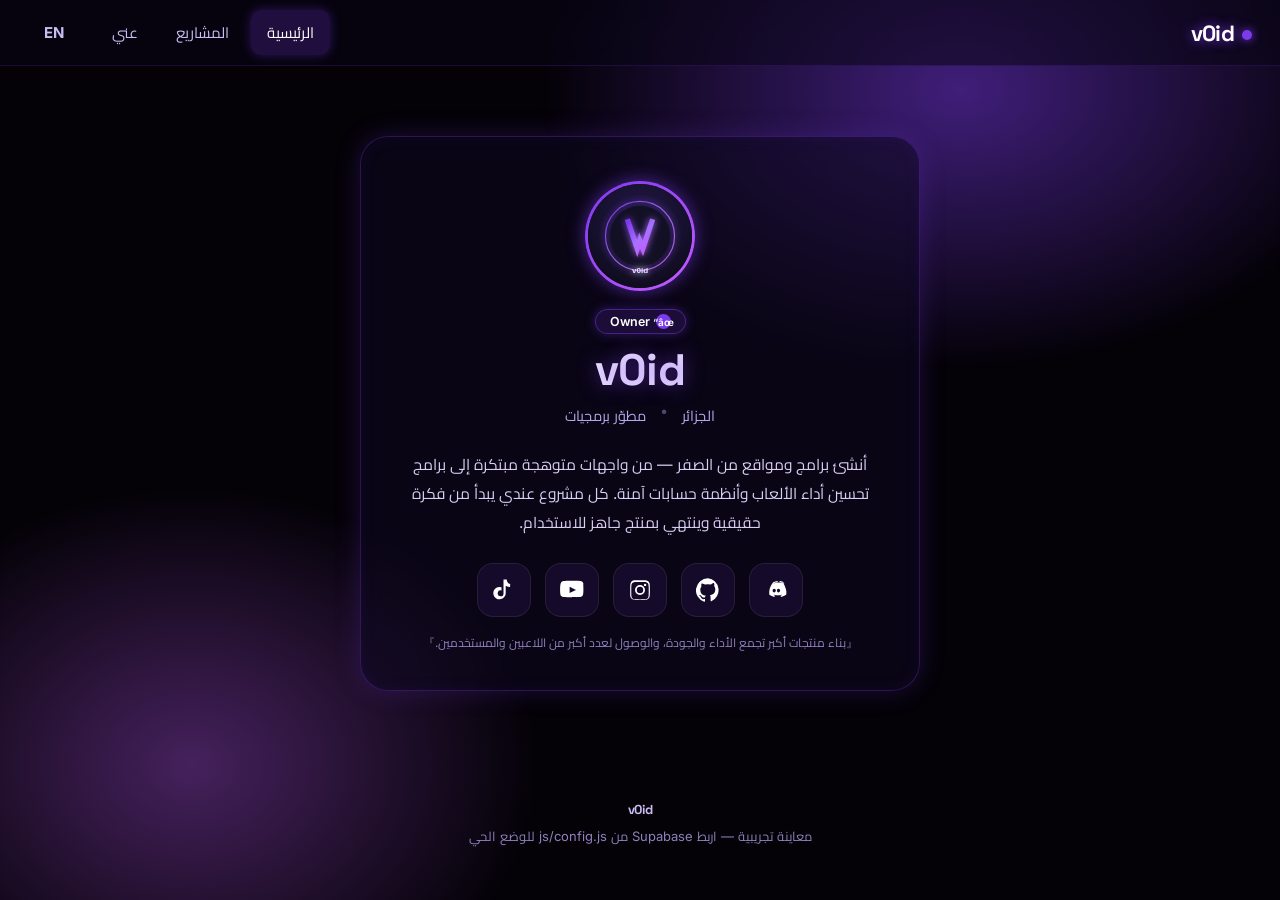
==== index.html @ 173ed6e0 "v0id bio-link site v1.0" ====
﻿<!DOCTYPE html>
<html lang="ar" dir="rtl">
<head>
<meta charset="UTF-8">
<meta name="viewport" content="width=device-width, initial-scale=1.0">
<title>v0id â€” Bio & Projects</title>
<!-- Google Fonts (Space Grotesk + Inter + Cairo for AR) -->
<link rel="preconnect" href="https://fonts.googleapis.com">
<link rel="preconnect" href="https://fonts.gstatic.com" crossorigin>
<link href="https://fonts.googleapis.com/css2?family=Space+Grotesk:wght@400;600;700;800&family=Inter:wght@400;500;600&family=Cairo:wght@400;600;700;800&display=swap" rel="stylesheet">
<link rel="stylesheet" href="css/style.css">
<script src="https://cdn.jsdelivr.net/npm/@supabase/supabase-js@2"></script>
<script src="js/config.js"></script>
<script src="js/lang.js"></script>
<script src="js/demo-data.js"></script>
<script src="js/icons.js"></script>
</head>
<body class="lang-ar">

<!-- ===== BACKGROUND MEDIA ENGINE ===== -->
<div class="media-layer" id="mediaLayer"></div>
<div class="media-dim" id="mediaDim"></div>
<div class="media-glow" id="mediaGlow"></div>

<!-- ===== NAVIGATION ===== -->
<nav class="nav" id="nav">
  <div class="brand" onclick="Go.to('home')"><span class="dot"></span>v0id</div>
  <div class="nav-links">
    <button data-nav="home"    class="active" data-i18n-flag="home">Ø§Ù„Ø±Ø¦ÙŠØ³ÙŠØ©</button>
    <button data-nav="projects" data-i18n-flag="projects">Ø§Ù„Ù…Ø´Ø§Ø±ÙŠØ¹</button>
    <button data-nav="about"   data-i18n-flag="about">Ø¹Ù†ÙŠ</button>
    <button class="lang-btn" data-i18n-lang>EN</button>
  </div>
</nav>

<!-- ===== HOME ===== -->
<section class="section active" id="sec-home">
  <div class="wrap">
    <div class="profile-card">
      <div class="avatar-wrap">
        <img class="avatar" id="avatar" src="" alt="avatar" onerror="this.style.visibility='hidden'">
      </div>
      <div class="owner-badge"><span class="check">âœ“</span><span id="ownerBadge">Owner</span></div>
      <h1 class="display-name" id="displayName">v0id</h1>
      <div class="meta-line" id="metaLine"></div>
      <p class="bio" id="bio"></p>

      <!-- Discord live presence -->
      <div class="presence offline" id="presence" style="display:none">
        <span class="pd"></span><span class="act" id="presenceText">offline</span>
      </div>

      <!-- Social links -->
      <div class="socials" id="socials"></div>

      <!-- Music player -->
      <div class="musicbar" id="musicbar" style="display:none">
        <div class="music-box">
          <button class="music-btn" id="musicToggle" title="Music">
            <svg viewBox="0 0 24 24"><path d="M8 5v14l11-7z"/></svg>
          </button>
          <div class="music-ctrl">
            <div class="music-track" id="musicTrack">â€”</div>
            <input type="range" id="musicSeek" min="0" max="100" value="0">
            <div class="vol-row">
              <span class="vl" id="musicTime">0:00</span>
              <input type="range" id="musicVol" min="0" max="1" step="0.02" value="0.5">
              <span class="vl" id="musicDur">0:00</span>
            </div>
          </div>
        </div>
      </div>
      <p style="margin-top:14px; font-size:12px; color:#8e80bd" id="musicHint"></p>
    </div>
  </div>
</section>

<!-- ===== PROJECTS ===== -->
<section class="section" id="sec-projects">
  <div class="wrap">
    <h2 class="sec-title" id="projectsTitle">Ø§Ù„Ù…Ø´Ø§Ø±ÙŠØ¹</h2>
    <p class="sec-sub" id="projectsSub"></p>
    <div class="projects-grid" id="projectsGrid"></div>
  </div>
</section>

<!-- ===== ABOUT ===== -->
<section class="section" id="sec-about">
  <div class="wrap">
    <h2 class="sec-title" id="aboutTitle">Ø¹Ù†ÙŠ</h2>
    <div class="narrative" id="aboutNarrative"></div>
    <div class="about-grid" id="aboutGrid"></div>
  </div>
</section>

<footer class="footer">
  <div class="font-display" style="font-weight:700; color:#cabdf5">v0id</div>
  <div id="footerNote" style="margin-top:6px"></div>
</footer>

<script src="js/site.js"></script>
</body>
</html>
---- css/style.css ----
/* ============================================================
   v0id Bio-Link & Portfolio — Premium Glow UI
   Dual RTL/LTR · Dynamic themes · Media & Music engine
   ============================================================ */

/* ---------- CSS custom properties (overridden at runtime by JS) ---------- */
:root {
  --font-primary: 'Space Grotesk', 'Cairo', sans-serif;
  --font-secondary: 'Inter', 'Cairo', sans-serif;
  --accent: #7c3aed;
  --accent-rgb: 124, 58, 237;
  --bg-color: #050308;
  --glow: 0.6;
  --bg-blur: 0px;
  --bg-dim: 0.5;
  --bg-glow: 0.4;
}

* { margin: 0; padding: 0; box-sizing: border-box; }

html { scroll-behavior: smooth; }

body {
  font-family: var(--font-secondary);
  background: var(--bg-color);
  color: #f3f0ff;
  min-height: 100vh;
  overflow-x: hidden;
  transition: background 0.4s ease;
}

/* ---------- fonts ---------- */
h1, h2, h3, .font-display { font-family: var(--font-primary); letter-spacing: -0.02em; }

/* ---------- language alignment ---------- */
body.lang-ar { direction: rtl; text-align: right; }
body.lang-en { direction: ltr; text-align: left; }
[dir="rtl"] .ml { margin-left: 0; margin-right: 0.5rem; }

/* ============================================================
   BACKGROUND MEDIA ENGINE
   ============================================================ */
.media-layer {
  position: fixed; inset: 0; z-index: -3;
  overflow: hidden;
}
.media-layer video,
.media-layer img {
  min-width: 100%; min-height: 100%;
  width: 100%; height: 100%;
  object-fit: cover;
  filter: blur(var(--bg-blur));
  transform: scale(1.06);
}
.media-dim {
  position: fixed; inset: 0; z-index: -2;
  background: rgba(5, 3, 8, var(--bg-dim));
  backdrop-filter: blur(var(--bg-blur));
  -webkit-backdrop-filter: blur(var(--bg-blur));
}
.media-glow {
  position: fixed; inset: 0; z-index: -1;
  background:
    radial-gradient(600px 400px at 75% 10%, rgba(var(--accent-rgb), var(--bg-glow)), transparent 70%),
    radial-gradient(500px 400px at 15% 85%, rgba(194, 92, 255, calc(var(--bg-glow) * 0.7)), transparent 70%);
  pointer-events: none;
}

/* ============================================================
   NAVIGATION
   ============================================================ */
.nav {
  position: sticky; top: 0; z-index: 100;
  display: flex; align-items: center; justify-content: space-between;
  padding: 0 28px; height: 66px;
  background: rgba(10, 6, 22, 0.55);
  backdrop-filter: blur(14px);
  -webkit-backdrop-filter: blur(14px);
  border-bottom: 1px solid rgba(var(--accent-rgb), 0.18);
}
.nav .brand {
  font-family: var(--font-primary); font-weight: 800; font-size: 22px;
  color: #fff;
  text-shadow: 0 0 calc(18px * var(--glow)) rgba(var(--accent-rgb), 0.9);
  letter-spacing: -0.03em;
  cursor: pointer; user-select: none;
}
.nav .brand .dot {
  display: inline-block; width: 10px; height: 10px; border-radius: 50%;
  background: var(--accent);
  box-shadow: 0 0 calc(14px * var(--glow)) var(--accent);
  vertical-align: middle; margin-inline-end: 8px;
  animation: pulse 2.4s ease-in-out infinite;
}
@keyframes pulse { 0%,100% { opacity: 1; } 50% { opacity: 0.35; } }

.nav-links { display: flex; align-items: center; gap: 6px; }
.nav-links button {
  background: transparent; color: #c8bef5; border: none; cursor: pointer;
  font-family: var(--font-secondary); font-size: 15px;
  padding: 8px 16px; border-radius: 10px;
  transition: color 0.2s, background 0.2s, box-shadow 0.2s;
}
.nav-links button:hover { color: #fff; background: rgba(var(--accent-rgb), 0.14); }
.nav-links button.active {
  color: #fff;
  background: rgba(var(--accent-rgb), 0.22);
  box-shadow: 0 0 calc(16px * var(--glow)) rgba(var(--accent-rgb), 0.35);
}
.lang-btn {
  background: rgba(var(--accent-rgb), 0.16);
  border: 1px solid rgba(var(--accent-rgb), 0.4);
  color: #fff; cursor: pointer;
  font-family: var(--font-primary); font-weight: 700; font-size: 14px;
  padding: 7px 14px; border-radius: 10px; margin-inline-start: 10px;
  transition: all 0.2s;
}
.lang-btn:hover { box-shadow: 0 0 calc(14px * var(--glow)) rgba(var(--accent-rgb), 0.55); }

/* ============================================================
   SECTION SWITCHER
   ============================================================ */
.section { display: none; animation: fadeUp 0.45s ease; }
.section.active { display: block; }
@keyframes fadeUp { from { opacity: 0; transform: translateY(14px); } to { opacity: 1; transform: none; } }

.wrap { max-width: 1080px; margin: 0 auto; padding: 40px 24px 80px; }

/* ============================================================
   HOME — BIO-LINK
   ============================================================ */
.profile-card {
  position: relative;
  max-width: 560px; margin: 30px auto 0;
  text-align: center;
  background: rgba(16, 10, 34, 0.55);
  backdrop-filter: blur(16px);
  -webkit-backdrop-filter: blur(16px);
  border: 1px solid rgba(var(--accent-rgb), 0.3);
  border-radius: 28px;
  padding: 44px 34px 36px;
  box-shadow:
    0 0 calc(40px * var(--glow)) rgba(var(--accent-rgb), 0.22),
    inset 0 0 calc(30px * var(--glow)) rgba(var(--accent-rgb), 0.05);
}
.avatar-wrap { position: relative; width: 110px; height: 110px; margin: 0 auto 18px; }
.avatar {
  width: 100%; height: 100%; border-radius: 50%;
  object-fit: cover; border: 3px solid transparent;
  background: linear-gradient(#151029, #151029) padding-box,
              linear-gradient(135deg, var(--accent), #c25cff) border-box;
  box-shadow: 0 0 calc(26px * var(--glow)) rgba(var(--accent-rgb), 0.6);
  animation: float 5s ease-in-out infinite;
}
@keyframes float { 0%,100% { transform: translateY(0); } 50% { transform: translateY(-7px); } }

.owner-badge {
  display: inline-flex; align-items: center; gap: 6px;
  background: rgba(var(--accent-rgb), 0.16);
  border: 1px solid rgba(var(--accent-rgb), 0.45);
  color: #fff; font-size: 12.5px; font-weight: 600;
  padding: 4px 14px; border-radius: 999px; margin-bottom: 12px;
  box-shadow: 0 0 calc(16px * var(--glow)) rgba(var(--accent-rgb), 0.35);
}
.owner-badge .check {
  width: 15px; height: 15px;
  border-radius: 50%;
  background: var(--accent);
  display: inline-flex; align-items: center; justify-content: center;
  font-size: 10px; color: #fff;
}
.display-name {
  font-size: 44px; font-weight: 800; line-height: 1.1;
  background: linear-gradient(90deg, #fff, #d8c8ff, #fff);
  background-size: 200% auto;
  -webkit-background-clip: text; background-clip: text;
  color: transparent;
  text-shadow: 0 0 calc(30px * var(--glow)) rgba(var(--accent-rgb), 0.55);
  animation: textflow 4s linear infinite;
}
@keyframes textflow { to { background-position: 200% center; } }
.meta-line { color: #b6a8e8; font-size: 14.5px; margin-top: 8px; display: flex; gap: 14px; justify-content: center; flex-wrap: wrap; }
.meta-line .sep { opacity: 0.4; }
.bio { color: #d9cff5; font-size: 15.5px; line-height: 1.85; margin: 22px 0 4px; }

/* ---------- social links ---------- */
.socials { display: flex; flex-wrap: wrap; gap: 14px; justify-content: center; margin-top: 26px; }
.soc {
  width: 54px; height: 54px;
  display: inline-flex; align-items: center; justify-content: center;
  border-radius: 16px;
  background: rgba(var(--accent-rgb), 0.1);
  border: 1px solid rgba(255,255,255,0.08);
  color: #fff; text-decoration: none;
  transition: transform 0.2s, box-shadow 0.2s, border-color 0.2s;
}
.soc svg { width: 24px; height: 24px; fill: currentColor; }
.soc:hover {
  transform: translateY(-4px) scale(1.05);
  border-color: var(--sc);
  box-shadow: 0 0 calc(22px * var(--glow)) var(--sc);
  color: #fff;
}
.soc .glow-dot { font-size: 11px; }

/* ---------- buttons ---------- */
.btn {
  display: inline-block;
  font-family: var(--font-primary); font-weight: 700; font-size: 15px;
  padding: 14px 30px; border-radius: 14px;
  border: 1px solid transparent; cursor: pointer; text-decoration: none;
  transition: transform 0.15s, box-shadow 0.2s;
}
.btn:hover { transform: translateY(-2px); }
.btn-primary {
  color: #fff;
  background: linear-gradient(135deg, var(--accent), #c25cff);
  box-shadow: 0 0 calc(24px * var(--glow)) rgba(var(--accent-rgb), 0.5);
}
.btn-primary:hover { box-shadow: 0 0 calc(34px * var(--glow)) rgba(var(--accent-rgb), 0.75); }
.btn-ghost {
  color: #d9cff5;
  background: rgba(var(--accent-rgb), 0.12);
  border: 1px solid rgba(var(--accent-rgb), 0.35);
}
.btn-ghost:hover { box-shadow: 0 0 calc(18px * var(--glow)) rgba(var(--accent-rgb), 0.4); }

/* ---------- discord presence ---------- */
.presence {
  display: inline-flex; align-items: center; gap: 10px;
  margin: 22px auto 0;
  padding: 10px 22px; border-radius: 999px;
  background: rgba(16, 10, 34, 0.6);
  border: 1px solid rgba(88, 101, 242, 0.35);
  font-size: 13.5px; color: #c8bef5;
}
.presence .pd { width: 10px; height: 10px; border-radius: 50%; background: #23a559; box-shadow: 0 0 10px #23a559; }
.presence.offline .pd { background: #747f8d; box-shadow: 0 0 10px #747f8d; }
.presence.idle .pd { background: #faa61a; box-shadow: 0 0 10px #faa61a; }
.presence.dnd .pd { background: #ed4245; box-shadow: 0 0 10px #ed4245; }
.presence .act { max-width: 300px; overflow: hidden; text-overflow: ellipsis; white-space: nowrap; }

/* ============================================================
   MUSIC PLAYER
   ============================================================ */
.musicbar { max-width: 420px; margin: 24px auto 0; }
.music-box {
  display: flex; align-items: center; gap: 14px;
  padding: 12px 18px;
  background: rgba(16, 10, 34, 0.6);
  border: 1px solid rgba(var(--accent-rgb), 0.25);
  border-radius: 18px;
  backdrop-filter: blur(12px);
  -webkit-backdrop-filter: blur(12px);
}
.music-btn {
  flex-shrink: 0;
  width: 46px; height: 46px; border-radius: 50%;
  border: none; cursor: pointer;
  background: linear-gradient(135deg, var(--accent), #c25cff);
  color: #fff;
  display: inline-flex; align-items: center; justify-content: center;
  box-shadow: 0 0 calc(20px * var(--glow)) rgba(var(--accent-rgb), 0.5);
}
.music-btn svg { width: 20px; height: 20px; fill: currentColor; }
.music-ctrl { flex: 1; min-width: 0; }
.music-track { font-size: 13px; color: #e9e5ff; font-weight: 600; margin-bottom: 6px; white-space: nowrap; overflow: hidden; text-overflow: ellipsis; }
.music-ctrl input[type=range] { width: 100%; accent-color: var(--accent); cursor: pointer; height: 4px; }
.vol-row { display: flex; align-items: center; gap: 8px; margin-top: 8px; }
.vol-row .vl { font-size: 11px; color: #8e80bd; width: 34px; }
.vol-row input { flex: 1; accent-color: var(--accent); cursor: pointer; }

/* ============================================================
   PROJECTS
   ============================================================ */
.sec-title { font-size: 36px; font-weight: 800; margin-bottom: 8px; position: relative; width: fit-content; }
.sec-title::after {
  content: ''; position: absolute; inset-inline-start: 0; bottom: -8px;
  width: 60%; height: 3px; border-radius: 99px;
  background: linear-gradient(90deg, var(--accent), transparent);
  box-shadow: 0 0 calc(14px * var(--glow)) rgba(var(--accent-rgb), 0.6);
}
.sec-sub { color: #a99bd8; font-size: 15px; margin-bottom: 34px; margin-top: 18px; }

.projects-grid { display: grid; grid-template-columns: repeat(auto-fill, minmax(320px, 1fr)); gap: 24px; }
.project {
  position: relative;
  background: rgba(16, 10, 34, 0.6);
  border: 1px solid rgba(255,255,255,0.08);
  border-radius: 22px;
  padding: 0; overflow: hidden;
  transition: transform 0.25s, box-shadow 0.25s, border-color 0.25s;
  backdrop-filter: blur(12px);
  -webkit-backdrop-filter: blur(12px);
}
.project:hover {
  transform: translateY(-6px);
  border-color: var(--pc);
  box-shadow: 0 0 calc(30px * var(--glow)) var(--pc);
}
.project .pt { padding: 22px 22px 20px; }
.project .ptags { display: flex; flex-wrap: wrap; gap: 8px; margin: 14px 0; }
.project .ptag {
  font-size: 11.5px; font-weight: 600;
  padding: 3px 12px; border-radius: 999px;
  background: rgba(255,255,255,0.04);
  border: 1px solid var(--pc);
  color: #ddd4ff;
  box-shadow: 0 0 calc(8px * var(--glow)) var(--pc);
}
.project h3 {
  font-size: 24px; font-weight: 800;
  color: #fff;
  text-shadow: 0 0 calc(16px * var(--glow)) var(--pc);
}
.project p.desc { color: #c6bae2; font-size: 14.5px; line-height: 1.8; margin-top: 8px; }
.project .pfoot { display: flex; gap: 10px; padding: 0 22px 22px; flex-wrap: wrap; }
.project .plink {
  font-size: 13.5px; font-weight: 600;
  color: #fff; text-decoration: none;
  padding: 9px 18px; border-radius: 12px;
  background: rgba(255,255,255,0.05);
  border: 1px solid var(--pc);
  transition: box-shadow 0.2s, background 0.2s;
}
.project .plink:hover { background: var(--pc); box-shadow: 0 0 calc(16px * var(--glow)) var(--pc); }
.project .pimg { width: 100%; height: 150px; object-fit: cover; display: block; background: #0d0a1a; }

/* ============================================================
   ABOUT
   ============================================================ */
.about-grid { display: grid; grid-template-columns: repeat(auto-fit, minmax(300px, 1fr)); gap: 22px; }
.about-card {
  background: rgba(16, 10, 34, 0.6);
  border: 1px solid rgba(var(--accent-rgb), 0.2);
  border-radius: 20px; padding: 26px;
  backdrop-filter: blur(12px);
  -webkit-backdrop-filter: blur(12px);
}
.about-card h3 {
  font-size: 19px; font-weight: 700; margin-bottom: 12px;
  color: #fff;
  text-shadow: 0 0 calc(14px * var(--glow)) rgba(var(--accent-rgb), 0.7);
  display: flex; align-items: center; gap: 10px;
}
.about-card p { color: #cfc3ee; font-size: 14.5px; line-height: 1.9; }

/* narrative */
.narrative { margin-bottom: 38px; max-width: 780px; }
.narrative p { color: #d9d0f5; font-size: 16px; line-height: 2; }

/* ============================================================
   FOOTER
   ============================================================ */
.footer { text-align: center; padding: 30px 20px; color: #8e80bd; font-size: 13px; }
.footer .brand { font-size: 16px; }

/* ============================================================
   RESPONSIVE
   ============================================================ */
@media (max-width: 700px) {
  .nav { padding: 0 16px; }
  .nav-links button { padding: 7px 11px; font-size: 13.5px; }
  .display-name { font-size: 34px; }
  .sec-title { font-size: 28px; }
  .meta-line { flex-direction: column; gap: 4px; }
  .wrap { padding: 26px 16px 60px; }
}

/* range slider styling */
input[type=range] { -webkit-appearance: none; appearance: none; background: rgba(var(--accent-rgb), 0.25); border-radius: 99px; }
input[type=range]::-webkit-slider-thumb {
  -webkit-appearance: none; appearance: none;
  width: 13px; height: 13px; border-radius: 50%;
  background: var(--accent);
  box-shadow: 0 0 10px var(--accent);
  cursor: pointer;
}
input[type=range]::-moz-range-thumb {
  width: 13px; height: 13px; border: none; border-radius: 50%;
  background: var(--accent);
  box-shadow: 0 0 10px var(--accent);
  cursor: pointer;
}

/* scrollbar */
::-webkit-scrollbar { width: 9px; }
::-webkit-scrollbar-track { background: #0d0a1a; }
::-webkit-scrollbar-thumb { background: rgba(var(--accent-rgb), 0.4); border-radius: 99px; }
::-webkit-scrollbar-thumb:hover { background: rgba(var(--accent-rgb), 0.7); }
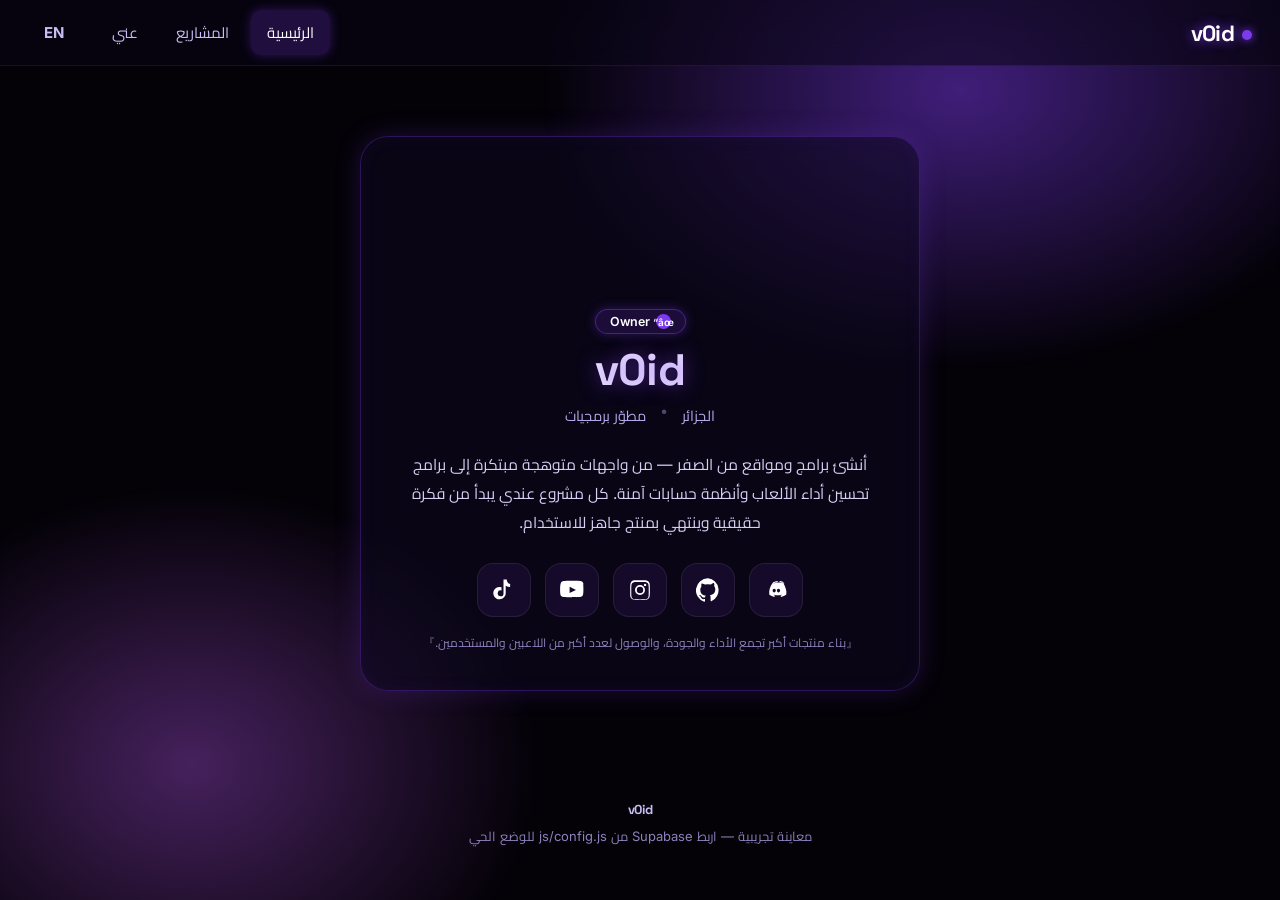
==== commit efa1a1db: "Fix media urls + single-owner admin (icon include, mediaUrl assets, owner claim)" ====
--- a/index.html
+++ b/index.html
@@ -99,7 +99,40 @@
 </footer>
 
 <script src="js/site.js"></script>
+<script>
+(function () {
+  var errs = [];
+  window.addEventListener('error', function (e) { errs.push(String(e.message)); });
+  setTimeout(function () {
+    var o = {};
+    try {
+      o.projects = document.querySelectorAll('.project').length;
+      o.imgs = document.querySelectorAll('.project .pimg').length;
+      o.imgSrcs = Array.from(document.querySelectorAll('.project .pimg, #avatar')).map(function (i) { return i.getAttribute('src'); });
+      o.avatar0 = document.getElementById('avatar').getAttribute('src');
+      o.soc = document.querySelectorAll('.soc').length;
+      // wait for images to load/fail
+      setTimeout(function () {
+        var imgs = document.querySelectorAll('.project .pimg, #avatar');
+        o.broken = [];
+        imgs.forEach(function (i) { if (!i.complete || i.naturalWidth === 0) o.broken.push(i.getAttribute('src')); });
+        o.errs = errs;
+        var t = document.createElement('div');
+        t.id = 'TEST_OUT';
+        t.textContent = 'TESTRESULT:' + JSON.stringify(o);
+        document.body.appendChild(t);
+      }, 1500);
+    } catch (e) {
+      var t = document.createElement('div');
+      t.id = 'TEST_OUT';
+      t.textContent = 'TESTRESULT:' + JSON.stringify({ FATAAL: e.message, errs: errs });
+      document.body.appendChild(t);
+    }
+  }, 2500);
+})();
+</script>
 </body>
 </html>
 
 
+
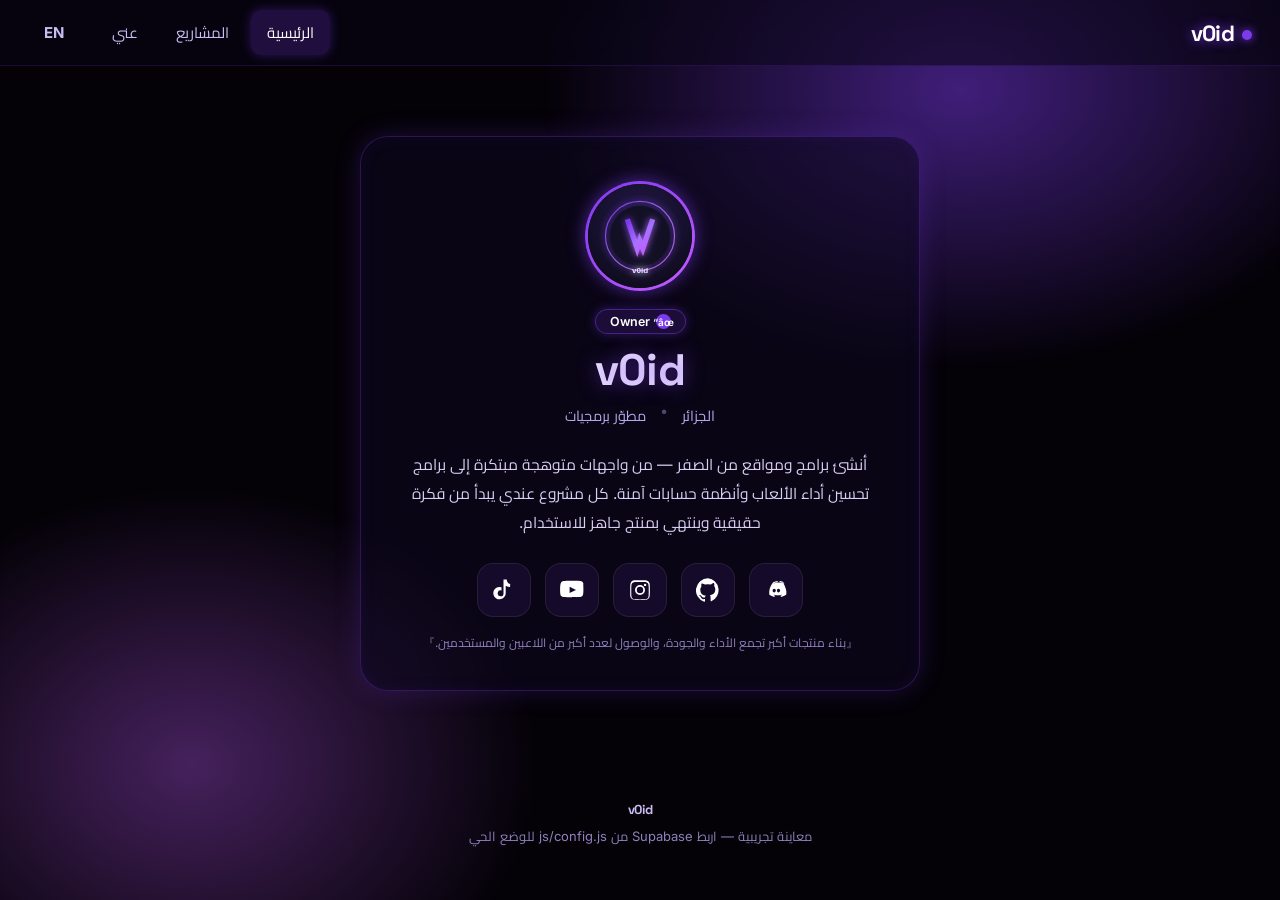
==== commit 5e9d9bc7: "Remove leftover test scripts from index.html" ====
--- a/index.html
+++ b/index.html
@@ -99,40 +99,9 @@
 </footer>
 
 <script src="js/site.js"></script>
-<script>
-(function () {
-  var errs = [];
-  window.addEventListener('error', function (e) { errs.push(String(e.message)); });
-  setTimeout(function () {
-    var o = {};
-    try {
-      o.projects = document.querySelectorAll('.project').length;
-      o.imgs = document.querySelectorAll('.project .pimg').length;
-      o.imgSrcs = Array.from(document.querySelectorAll('.project .pimg, #avatar')).map(function (i) { return i.getAttribute('src'); });
-      o.avatar0 = document.getElementById('avatar').getAttribute('src');
-      o.soc = document.querySelectorAll('.soc').length;
-      // wait for images to load/fail
-      setTimeout(function () {
-        var imgs = document.querySelectorAll('.project .pimg, #avatar');
-        o.broken = [];
-        imgs.forEach(function (i) { if (!i.complete || i.naturalWidth === 0) o.broken.push(i.getAttribute('src')); });
-        o.errs = errs;
-        var t = document.createElement('div');
-        t.id = 'TEST_OUT';
-        t.textContent = 'TESTRESULT:' + JSON.stringify(o);
-        document.body.appendChild(t);
-      }, 1500);
-    } catch (e) {
-      var t = document.createElement('div');
-      t.id = 'TEST_OUT';
-      t.textContent = 'TESTRESULT:' + JSON.stringify({ FATAAL: e.message, errs: errs });
-      document.body.appendChild(t);
-    }
-  }, 2500);
-})();
-</script>
 </body>
 </html>
 
 
 
+
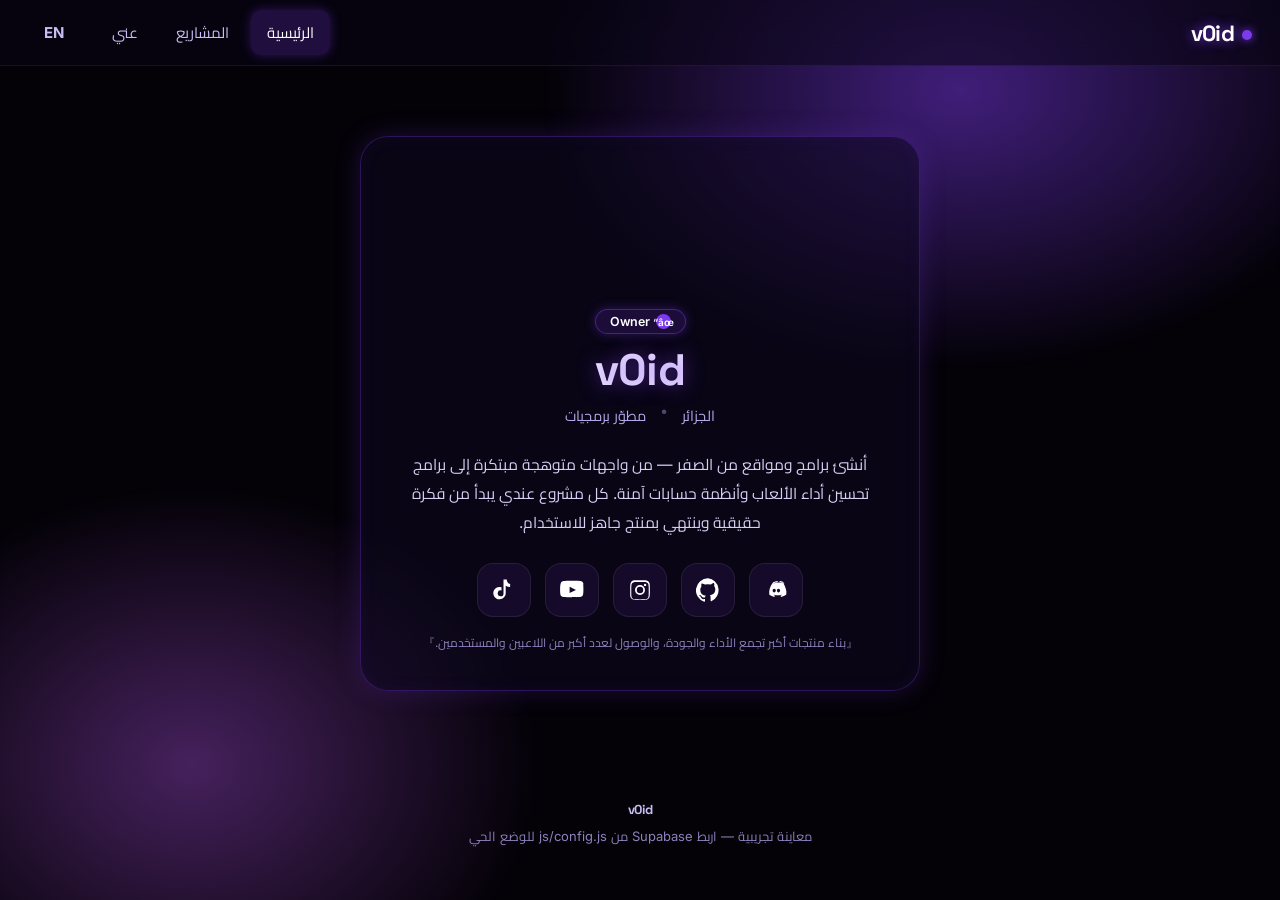
==== commit f6efd038: "Music v2: trim segments, player styling, playlist, floating volume + avatar live preview" ====
--- a/index.html
+++ b/index.html
@@ -53,14 +53,23 @@
       <!-- Social links -->
       <div class="socials" id="socials"></div>
 
-      <!-- Music player -->
+<!-- Music player -->
       <div class="musicbar" id="musicbar" style="display:none">
-        <div class="music-box">
-          <button class="music-btn" id="musicToggle" title="Music">
-            <svg viewBox="0 0 24 24"><path d="M8 5v14l11-7z"/></svg>
-          </button>
+        <div class="music-box" id="musicBox">
+          <div class="music-cover" id="musicCoverWrap" style="display:none"><img id="musicCover" alt=""></div>
+          <div class="music-side">
+            <button class="music-btn music-btn-small" id="musicPrev" title="Prev">
+              <svg viewBox="0 0 24 24"><path d="M6 6h2v12H6zm3.5 6 8.5 6V6z"/></svg>
+            </button>
+            <button class="music-btn" id="musicToggle" title="Music">
+              <svg viewBox="0 0 24 24"><path d="M8 5v14l11-7z"/></svg>
+            </button>
+            <button class="music-btn music-btn-small" id="musicNext" title="Next">
+              <svg viewBox="0 0 24 24"><path d="M16 6h2v12h-2zM6 18l8.5-6L6 6z"/></svg>
+            </button>
+          </div>
           <div class="music-ctrl">
-            <div class="music-track" id="musicTrack">â€”</div>
+            <div class="music-track" id="musicTrack">—</div>
             <input type="range" id="musicSeek" min="0" max="100" value="0">
             <div class="vol-row">
               <span class="vl" id="musicTime">0:00</span>
@@ -69,6 +78,14 @@
             </div>
           </div>
         </div>
+      </div>
+
+      <!-- Floating volume control (always visible on the side) -->
+      <div class="float-vol" id="floatVol" style="display:none" title="Volume">
+        <div class="fv-icon" id="fvIcon">
+          <svg viewBox="0 0 24 24"><path d="M3 9v6h4l5 5V4L7 9H3zM16.5 12a4.5 4.5 0 0 0-2.5-4v8a4.5 4.5 0 0 0 2.5-4z"/></svg>
+        </div>
+        <div class="fv-slider"><input type="range" id="fvRange" min="0" max="1" step="0.02" value="0.5"></div>
       </div>
       <p style="margin-top:14px; font-size:12px; color:#8e80bd" id="musicHint"></p>
     </div>
@@ -105,3 +122,10 @@
 
 
 
+
+
+
+
+
+
+
--- a/css/style.css
+++ b/css/style.css
@@ -263,12 +263,46 @@
   box-shadow: 0 0 calc(20px * var(--glow)) rgba(var(--accent-rgb), 0.5);
 }
 .music-btn svg { width: 20px; height: 20px; fill: currentColor; }
+.music-side { display: flex; align-items: center; gap: 8px; flex-shrink: 0; }
+.music-btn-small { width: 34px; height: 34px; background: rgba(var(--accent-rgb), 0.28); box-shadow: none; }
+.music-btn-small svg { width: 16px; height: 16px; }
 .music-ctrl { flex: 1; min-width: 0; }
 .music-track { font-size: 13px; color: #e9e5ff; font-weight: 600; margin-bottom: 6px; white-space: nowrap; overflow: hidden; text-overflow: ellipsis; }
 .music-ctrl input[type=range] { width: 100%; accent-color: var(--accent); cursor: pointer; height: 4px; }
 .vol-row { display: flex; align-items: center; gap: 8px; margin-top: 8px; }
 .vol-row .vl { font-size: 11px; color: #8e80bd; width: 34px; }
 .vol-row input { flex: 1; accent-color: var(--accent); cursor: pointer; }
+
+/* music cover thumbnail */
+.music-cover { flex-shrink: 0; width: 52px; height: 52px; border-radius: 14px; overflow: hidden; border: 1px solid rgba(var(--accent-rgb), 0.35); }
+.music-cover img { width: 100%; height: 100%; object-fit: cover; display: block; }
+
+/* player styles */
+.music-box.pstyle-bg     { background: rgba(16, 10, 34, 0.45); backdrop-filter: none; border-color: rgba(var(--accent-rgb), 0.18); }
+.music-box.pstyle-glass  { background: rgba(255, 255, 255, 0.06); backdrop-filter: blur(18px); -webkit-backdrop-filter: blur(18px); border-color: rgba(255,255,255,0.16); }
+.music-box.pstyle-glow   { background: linear-gradient(135deg, rgba(var(--accent-rgb), 0.35), rgba(194, 92, 255, 0.12)); border-color: rgba(var(--accent-rgb), 0.55); box-shadow: 0 0 30px rgba(var(--accent-rgb), 0.35); }
+.music-box.pstyle-image  { position: relative; border: 1px solid rgba(var(--accent-rgb), 0.4); overflow: hidden; }
+.music-box.pstyle-image::before { content: ""; position: absolute; inset: 0; background: var(--pbg, none) center/cover no-repeat; backdrop-filter: blur(var(--pblur, 0px)); -webkit-backdrop-filter: blur(var(--pblur, 0px)); z-index: -1; }
+
+/* floating volume control (side) */
+.float-vol {
+  position: fixed; inset-inline-end: 22px; bottom: 26px;
+  display: flex; align-items: center; gap: 8px;
+  background: rgba(12, 8, 26, 0.75);
+  border: 1px solid rgba(var(--accent-rgb), 0.35);
+  border-radius: 30px;
+  padding: 10px 12px;
+  backdrop-filter: blur(14px);
+  -webkit-backdrop-filter: blur(14px);
+  box-shadow: 0 0 calc(24px * var(--glow)) rgba(var(--accent-rgb), 0.35);
+  z-index: 50;
+  transition: width 0.25s;
+}
+.float-vol .fv-icon { display: inline-flex; color: var(--accent); }
+.float-vol .fv-icon svg { width: 20px; height: 20px; fill: currentColor; }
+.float-vol .fv-slider { width: 0; overflow: hidden; transition: width 0.25s; }
+.float-vol:hover .fv-slider, .float-vol.expanded .fv-slider { width: 118px; }
+.float-vol .fv-slider input { width: 106px; accent-color: var(--accent); cursor: pointer; }
 
 /* ============================================================
    PROJECTS
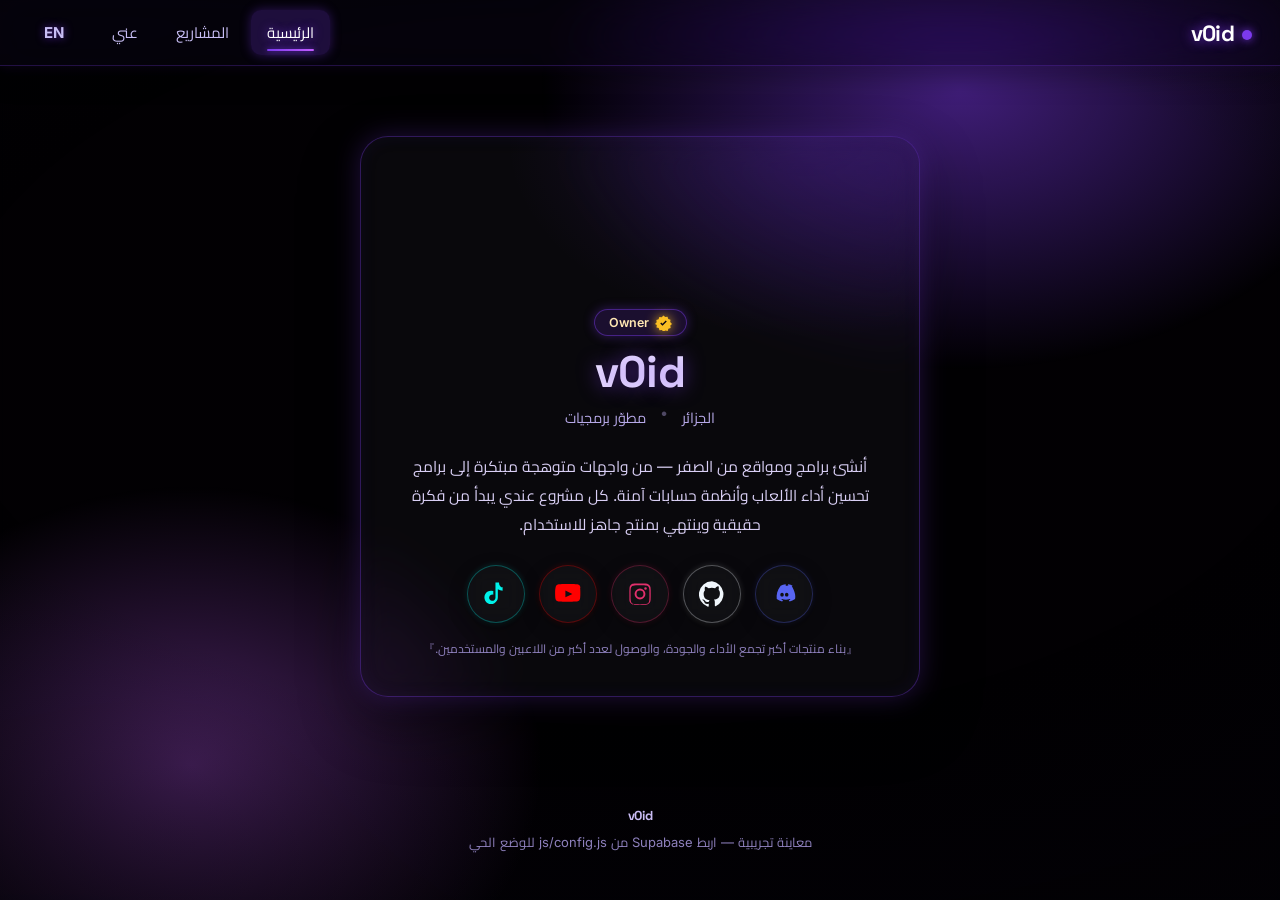
==== commit fe06fcb0: "UI overhaul: glassmorphism cards, bg dim, glow effects, verified badge, animated music player, per-p" ====
--- a/index.html
+++ b/index.html
@@ -3,7 +3,7 @@
 <head>
 <meta charset="UTF-8">
 <meta name="viewport" content="width=device-width, initial-scale=1.0">
-<title>v0id â€” Bio & Projects</title>
+<title>v0id — Bio & Projects</title>
 <!-- Google Fonts (Space Grotesk + Inter + Cairo for AR) -->
 <link rel="preconnect" href="https://fonts.googleapis.com">
 <link rel="preconnect" href="https://fonts.gstatic.com" crossorigin>
@@ -40,7 +40,10 @@
       <div class="avatar-wrap">
         <img class="avatar" id="avatar" src="" alt="avatar" onerror="this.style.visibility='hidden'">
       </div>
-      <div class="owner-badge"><span class="check">âœ“</span><span id="ownerBadge">Owner</span></div>
+      <div class="owner-badge">
+        <svg viewBox="0 0 24 24" fill="none" class="badge-ic"><path d="M12 2l2.4 2.4 3.3-.5 1 3.2 3.2 1-.5 3.3L24 14l-2.4 2.4.5 3.3-3.2 1-1 3.2-3.3-.5L12 25l-2.4-2.4-3.3.5-1-3.2-3.2-1 .5-3.3L0 14l2.4-2.4-.5-3.3 3.2-1 1-3.2 3.3.5z" fill="#fbbf24"/><path d="M10.6 16.6l-3.2-3.2 1.4-1.4 1.8 1.8 4.6-4.6 1.4 1.4z" fill="#0a0614"/></svg>
+        <span id="ownerBadge">Owner</span>
+      </div>
       <h1 class="display-name" id="displayName">v0id</h1>
       <div class="meta-line" id="metaLine"></div>
       <p class="bio" id="bio"></p>
@@ -69,7 +72,10 @@
             </button>
           </div>
           <div class="music-ctrl">
-            <div class="music-track" id="musicTrack">—</div>
+            <div class="music-top">
+              <span class="music-track" id="musicTrack">v0id Music</span>
+              <span class="eq" id="musicEq" aria-hidden="true"><i></i><i></i><i></i></span>
+            </div>
             <input type="range" id="musicSeek" min="0" max="100" value="0">
             <div class="vol-row">
               <span class="vl" id="musicTime">0:00</span>
@@ -129,3 +135,7 @@
 
 
 
+
+
+
+
--- a/css/style.css
+++ b/css/style.css
@@ -54,13 +54,17 @@
 }
 .media-dim {
   position: fixed; inset: 0; z-index: -2;
-  background: rgba(5, 3, 8, var(--bg-dim));
+  background:
+    linear-gradient(rgba(0, 0, 0, 0.5), rgba(0, 0, 0, 0.5)),
+    rgba(5, 3, 8, var(--bg-dim));
   backdrop-filter: blur(var(--bg-blur));
   -webkit-backdrop-filter: blur(var(--bg-blur));
 }
+.media-vignette,
 .media-glow {
   position: fixed; inset: 0; z-index: -1;
   background:
+    radial-gradient(120% 90% at 50% 40%, transparent 45%, rgba(3, 2, 8, 0.75) 100%),
     radial-gradient(600px 400px at 75% 10%, rgba(var(--accent-rgb), var(--bg-glow)), transparent 70%),
     radial-gradient(500px 400px at 15% 85%, rgba(194, 92, 255, calc(var(--bg-glow) * 0.7)), transparent 70%);
   pointer-events: none;
@@ -73,10 +77,11 @@
   position: sticky; top: 0; z-index: 100;
   display: flex; align-items: center; justify-content: space-between;
   padding: 0 28px; height: 66px;
-  background: rgba(10, 6, 22, 0.55);
-  backdrop-filter: blur(14px);
-  -webkit-backdrop-filter: blur(14px);
-  border-bottom: 1px solid rgba(var(--accent-rgb), 0.18);
+  background: rgba(10, 6, 22, 0.45);
+  backdrop-filter: blur(18px) saturate(150%);
+  -webkit-backdrop-filter: blur(18px) saturate(150%);
+  border-bottom: 1px solid rgba(var(--accent-rgb), 0.25);
+  box-shadow: 0 6px 30px rgba(0,0,0,0.35), 0 0 calc(20px * var(--glow)) rgba(var(--accent-rgb), 0.12);
 }
 .nav .brand {
   font-family: var(--font-primary); font-weight: 800; font-size: 22px;
@@ -84,7 +89,9 @@
   text-shadow: 0 0 calc(18px * var(--glow)) rgba(var(--accent-rgb), 0.9);
   letter-spacing: -0.03em;
   cursor: pointer; user-select: none;
-}
+  transition: text-shadow 0.25s;
+}
+.nav .brand:hover { text-shadow: 0 0 calc(30px * var(--glow)) rgba(var(--accent-rgb), 1); }
 .nav .brand .dot {
   display: inline-block; width: 10px; height: 10px; border-radius: 50%;
   background: var(--accent);
@@ -99,23 +106,44 @@
   background: transparent; color: #c8bef5; border: none; cursor: pointer;
   font-family: var(--font-secondary); font-size: 15px;
   padding: 8px 16px; border-radius: 10px;
-  transition: color 0.2s, background 0.2s, box-shadow 0.2s;
-}
-.nav-links button:hover { color: #fff; background: rgba(var(--accent-rgb), 0.14); }
+  position: relative;
+  transition: color 0.2s, background 0.2s, box-shadow 0.2s, transform 0.2s;
+}
+.nav-links button::after {
+  content: ''; position: absolute;
+  inset-inline-start: 16px; inset-inline-end: 16px; bottom: 4px;
+  height: 2px; border-radius: 99px;
+  background: linear-gradient(90deg, var(--accent), #c25cff);
+  transform: scaleX(0); transform-origin: center;
+  transition: transform 0.25s;
+  box-shadow: 0 0 calc(10px * var(--glow)) var(--accent);
+}
+.nav-links button:hover {
+  color: #fff; background: rgba(var(--accent-rgb), 0.14);
+  transform: translateY(-1px);
+}
+.nav-links button:hover::after { transform: scaleX(1); }
 .nav-links button.active {
   color: #fff;
   background: rgba(var(--accent-rgb), 0.22);
   box-shadow: 0 0 calc(16px * var(--glow)) rgba(var(--accent-rgb), 0.35);
-}
+  text-shadow: 0 0 10px rgba(var(--accent-rgb), 0.8);
+}
+.nav-links button.active::after { transform: scaleX(1); }
 .lang-btn {
   background: rgba(var(--accent-rgb), 0.16);
-  border: 1px solid rgba(var(--accent-rgb), 0.4);
+  border: 1px solid rgba(var(--accent-rgb), 0.45);
   color: #fff; cursor: pointer;
   font-family: var(--font-primary); font-weight: 700; font-size: 14px;
   padding: 7px 14px; border-radius: 10px; margin-inline-start: 10px;
   transition: all 0.2s;
-}
-.lang-btn:hover { box-shadow: 0 0 calc(14px * var(--glow)) rgba(var(--accent-rgb), 0.55); }
+  text-shadow: 0 0 8px rgba(var(--accent-rgb), 0.7);
+}
+.lang-btn:hover {
+  box-shadow: 0 0 calc(14px * var(--glow)) rgba(var(--accent-rgb), 0.55);
+  background: rgba(var(--accent-rgb), 0.28);
+  transform: translateY(-1px);
+}
 
 /* ============================================================
    SECTION SWITCHER
@@ -133,16 +161,25 @@
   position: relative;
   max-width: 560px; margin: 30px auto 0;
   text-align: center;
-  background: rgba(16, 10, 34, 0.55);
-  backdrop-filter: blur(16px);
-  -webkit-backdrop-filter: blur(16px);
-  border: 1px solid rgba(var(--accent-rgb), 0.3);
+  background: rgba(20, 20, 24, 0.42);
+  backdrop-filter: blur(18px) saturate(140%);
+  -webkit-backdrop-filter: blur(18px) saturate(140%);
+  border: 1px solid rgba(var(--accent-rgb), 0.35);
   border-radius: 28px;
   padding: 44px 34px 36px;
   box-shadow:
-    0 0 calc(40px * var(--glow)) rgba(var(--accent-rgb), 0.22),
-    inset 0 0 calc(30px * var(--glow)) rgba(var(--accent-rgb), 0.05);
-}
+    0 0 calc(40px * var(--glow)) rgba(var(--accent-rgb), 0.25),
+    inset 0 0 calc(30px * var(--glow)) rgba(var(--accent-rgb), 0.06),
+    0 24px 60px rgba(0, 0, 0, 0.45);
+  overflow: hidden;
+}
+.profile-card::before {
+  content: ''; position: absolute; inset: 0; z-index: 0;
+  pointer-events: none;
+  background:
+    radial-gradient(90% 60% at 80% 0%, rgba(var(--accent-rgb), 0.18), transparent 60%);
+}
+.profile-card > * { position: relative; z-index: 1; }
 .avatar-wrap { position: relative; width: 110px; height: 110px; margin: 0 auto 18px; }
 .avatar {
   width: 100%; height: 100%; border-radius: 50%;
@@ -169,6 +206,13 @@
   display: inline-flex; align-items: center; justify-content: center;
   font-size: 10px; color: #fff;
 }
+.owner-badge .badge-ic {
+  width: 17px; height: 17px; flex-shrink: 0;
+  filter: drop-shadow(0 0 6px rgba(251, 191, 36, 0.8));
+  animation: badgePulse 2.2s ease-in-out infinite;
+}
+@keyframes badgePulse { 0%,100% { transform: scale(1); } 50% { transform: scale(1.12); } }
+.owner-badge { color: #ffe8b3; }
 .display-name {
   font-size: 44px; font-weight: 800; line-height: 1.1;
   background: linear-gradient(90deg, #fff, #d8c8ff, #fff);
@@ -186,21 +230,34 @@
 /* ---------- social links ---------- */
 .socials { display: flex; flex-wrap: wrap; gap: 14px; justify-content: center; margin-top: 26px; }
 .soc {
-  width: 54px; height: 54px;
+  width: 58px; height: 58px;
   display: inline-flex; align-items: center; justify-content: center;
-  border-radius: 16px;
-  background: rgba(var(--accent-rgb), 0.1);
-  border: 1px solid rgba(255,255,255,0.08);
-  color: #fff; text-decoration: none;
-  transition: transform 0.2s, box-shadow 0.2s, border-color 0.2s;
-}
-.soc svg { width: 24px; height: 24px; fill: currentColor; }
+  border-radius: 50%;
+  background: rgba(20, 20, 24, 0.5);
+  backdrop-filter: blur(10px);
+  -webkit-backdrop-filter: blur(10px);
+  border: 1px solid rgba(var(--sc-rgb, 255, 255, 255), 0.3);
+  color: var(--sc, #fff); text-decoration: none;
+  box-shadow: 0 6px 18px rgba(0,0,0,0.35), 0 0 calc(10px * var(--glow)) rgba(var(--sc-rgb, 255,255,255), 0.15);
+  transition: transform 0.2s, box-shadow 0.25s, border-color 0.25s, background 0.25s;
+  position: relative;
+}
+.soc svg { width: 26px; height: 26px; fill: currentColor; transition: transform 0.2s; }
+.soc::after {
+  content: ''; position: absolute; inset: -1px; border-radius: inherit;
+  background: radial-gradient(circle at 50% 0%, var(--sc, var(--accent)), transparent 70%);
+  opacity: 0; transition: opacity 0.25s; z-index: -1;
+  filter: blur(14px);
+}
 .soc:hover {
-  transform: translateY(-4px) scale(1.05);
-  border-color: var(--sc);
-  box-shadow: 0 0 calc(22px * var(--glow)) var(--sc);
-  color: #fff;
-}
+  transform: translateY(-5px) scale(1.08);
+  border-color: var(--sc, var(--accent));
+  background: rgba(var(--sc-rgb, 255,255,255), 0.12);
+  box-shadow: 0 0 calc(26px * var(--glow)) var(--sc, var(--accent)), 0 10px 24px rgba(0,0,0,0.4);
+  color: #fff;
+}
+.soc:hover::after { opacity: 1; }
+.soc:hover svg { transform: scale(1.1); }
 .soc .glow-dot { font-size: 11px; }
 
 /* ---------- buttons ---------- */
@@ -247,11 +304,17 @@
 .music-box {
   display: flex; align-items: center; gap: 14px;
   padding: 12px 18px;
-  background: rgba(16, 10, 34, 0.6);
-  border: 1px solid rgba(var(--accent-rgb), 0.25);
+  background: rgba(20, 20, 24, 0.5);
+  border: 1px solid rgba(var(--accent-rgb), 0.35);
   border-radius: 18px;
-  backdrop-filter: blur(12px);
-  -webkit-backdrop-filter: blur(12px);
+  backdrop-filter: blur(16px) saturate(140%);
+  -webkit-backdrop-filter: blur(16px) saturate(140%);
+  box-shadow: 0 14px 40px rgba(0,0,0,0.4), 0 0 calc(18px * var(--glow)) rgba(var(--accent-rgb), 0.18);
+  transition: box-shadow 0.3s, border-color 0.3s;
+}
+.music-box.is-playing {
+  border-color: rgba(var(--accent-rgb), 0.6);
+  box-shadow: 0 0 calc(28px * var(--glow)) rgba(var(--accent-rgb), 0.4), 0 14px 40px rgba(0,0,0,0.4);
 }
 .music-btn {
   flex-shrink: 0;
@@ -261,17 +324,36 @@
   color: #fff;
   display: inline-flex; align-items: center; justify-content: center;
   box-shadow: 0 0 calc(20px * var(--glow)) rgba(var(--accent-rgb), 0.5);
-}
+  transition: transform 0.2s, box-shadow 0.3s;
+}
+.music-btn:hover { transform: scale(1.08); box-shadow: 0 0 calc(30px * var(--glow)) rgba(var(--accent-rgb), 0.75); }
 .music-btn svg { width: 20px; height: 20px; fill: currentColor; }
 .music-side { display: flex; align-items: center; gap: 8px; flex-shrink: 0; }
 .music-btn-small { width: 34px; height: 34px; background: rgba(var(--accent-rgb), 0.28); box-shadow: none; }
+.music-btn-small:hover { background: rgba(var(--accent-rgb), 0.45); }
 .music-btn-small svg { width: 16px; height: 16px; }
 .music-ctrl { flex: 1; min-width: 0; }
-.music-track { font-size: 13px; color: #e9e5ff; font-weight: 600; margin-bottom: 6px; white-space: nowrap; overflow: hidden; text-overflow: ellipsis; }
+.music-top { display: flex; align-items: center; gap: 8px; margin-bottom: 6px; }
+.music-track { font-size: 13px; color: #efeaff; font-weight: 600; flex: 1; white-space: nowrap; overflow: hidden; text-overflow: ellipsis; text-shadow: 0 0 12px rgba(var(--accent-rgb), 0.6); }
 .music-ctrl input[type=range] { width: 100%; accent-color: var(--accent); cursor: pointer; height: 4px; }
 .vol-row { display: flex; align-items: center; gap: 8px; margin-top: 8px; }
 .vol-row .vl { font-size: 11px; color: #8e80bd; width: 34px; }
 .vol-row input { flex: 1; accent-color: var(--accent); cursor: pointer; }
+
+/* equalizer bars — animate while playing */
+.eq { display: inline-flex; gap: 3px; align-items: flex-end; height: 14px; opacity: 0.55; }
+.eq i {
+  width: 3px; border-radius: 99px;
+  background: linear-gradient(180deg, var(--accent), #c25cff);
+  height: 4px;
+}
+.eq.playing i { animation: eqBounce 0.9s ease-in-out infinite; }
+.eq.playing i:nth-child(2) { animation-delay: 0.2s; }
+.eq.playing i:nth-child(3) { animation-delay: 0.4s; }
+@keyframes eqBounce {
+  0%,100% { height: 4px; }
+  50% { height: 14px; }
+}
 
 /* music cover thumbnail */
 .music-cover { flex-shrink: 0; width: 52px; height: 52px; border-radius: 14px; overflow: hidden; border: 1px solid rgba(var(--accent-rgb), 0.35); }
@@ -319,57 +401,77 @@
 .projects-grid { display: grid; grid-template-columns: repeat(auto-fill, minmax(320px, 1fr)); gap: 24px; }
 .project {
   position: relative;
-  background: rgba(16, 10, 34, 0.6);
-  border: 1px solid rgba(255,255,255,0.08);
+  background: rgba(20, 20, 24, 0.45);
+  backdrop-filter: blur(16px) saturate(140%);
+  -webkit-backdrop-filter: blur(16px) saturate(140%);
+  border: 1px solid rgba(var(--pc-rgb, 255,255,255), 0.35);
   border-radius: 22px;
-  padding: 0; overflow: hidden;
+  padding: 14px; overflow: hidden;
   transition: transform 0.25s, box-shadow 0.25s, border-color 0.25s;
-  backdrop-filter: blur(12px);
-  -webkit-backdrop-filter: blur(12px);
-}
+  box-shadow: 0 14px 40px rgba(0,0,0,0.4), 0 0 calc(14px * var(--glow)) rgba(var(--pc-rgb, 255,255,255), 0.12);
+}
+.project::before {
+  content: ''; position: absolute; inset: 0; pointer-events: none;
+  background: radial-gradient(80% 55% at 50% 0%, rgba(var(--pc-rgb, 255,255,255), 0.22), transparent 65%);
+}
+.project > * { position: relative; }
 .project:hover {
   transform: translateY(-6px);
   border-color: var(--pc);
-  box-shadow: 0 0 calc(30px * var(--glow)) var(--pc);
-}
-.project .pt { padding: 22px 22px 20px; }
+  box-shadow: 0 0 calc(34px * var(--glow)) var(--pc), 0 24px 50px rgba(0,0,0,0.5);
+}
+.project .pt { padding: 16px 8px 6px; }
 .project .ptags { display: flex; flex-wrap: wrap; gap: 8px; margin: 14px 0; }
 .project .ptag {
   font-size: 11.5px; font-weight: 600;
   padding: 3px 12px; border-radius: 999px;
-  background: rgba(255,255,255,0.04);
+  background: rgba(20, 20, 24, 0.7);
   border: 1px solid var(--pc);
-  color: #ddd4ff;
+  color: #fff;
+  text-shadow: 0 0 8px rgba(var(--pc-rgb, 255,255,255), 0.8);
   box-shadow: 0 0 calc(8px * var(--glow)) var(--pc);
 }
 .project h3 {
   font-size: 24px; font-weight: 800;
   color: #fff;
-  text-shadow: 0 0 calc(16px * var(--glow)) var(--pc);
-}
-.project p.desc { color: #c6bae2; font-size: 14.5px; line-height: 1.8; margin-top: 8px; }
-.project .pfoot { display: flex; gap: 10px; padding: 0 22px 22px; flex-wrap: wrap; }
+  text-shadow: 0 0 calc(18px * var(--glow)) var(--pc);
+}
+.project p.desc { color: #d5ccf0; font-size: 14.5px; line-height: 1.8; margin-top: 8px; }
+.project .pfoot { display: flex; gap: 10px; padding: 8px 8px 6px; flex-wrap: wrap; }
 .project .plink {
   font-size: 13.5px; font-weight: 600;
   color: #fff; text-decoration: none;
   padding: 9px 18px; border-radius: 12px;
-  background: rgba(255,255,255,0.05);
+  background: rgba(20, 20, 24, 0.7);
   border: 1px solid var(--pc);
-  transition: box-shadow 0.2s, background 0.2s;
-}
-.project .plink:hover { background: var(--pc); box-shadow: 0 0 calc(16px * var(--glow)) var(--pc); }
-.project .pimg { width: 100%; height: 150px; object-fit: cover; display: block; background: #0d0a1a; }
+  transition: box-shadow 0.2s, background 0.2s, transform 0.2s;
+}
+.project .plink:hover { background: var(--pc); transform: translateY(-2px); box-shadow: 0 0 calc(18px * var(--glow)) var(--pc); }
+.project .pimg {
+  width: 100%; height: 168px; object-fit: cover; display: block;
+  background: #0d0a1a;
+  border-radius: 14px;
+  border: 1px solid rgba(var(--pc-rgb, 255,255,255), 0.2);
+  box-shadow: inset 0 -40px 50px -30px rgba(var(--pc-rgb, 255,255,255), 0.25);
+}
 
 /* ============================================================
    ABOUT
    ============================================================ */
 .about-grid { display: grid; grid-template-columns: repeat(auto-fit, minmax(300px, 1fr)); gap: 22px; }
 .about-card {
-  background: rgba(16, 10, 34, 0.6);
-  border: 1px solid rgba(var(--accent-rgb), 0.2);
+  background: rgba(20, 20, 24, 0.45);
+  backdrop-filter: blur(16px) saturate(140%);
+  -webkit-backdrop-filter: blur(16px) saturate(140%);
+  border: 1px solid rgba(var(--accent-rgb), 0.3);
   border-radius: 20px; padding: 26px;
-  backdrop-filter: blur(12px);
-  -webkit-backdrop-filter: blur(12px);
+  box-shadow: 0 14px 40px rgba(0,0,0,0.4), 0 0 calc(14px * var(--glow)) rgba(var(--accent-rgb), 0.14);
+  transition: transform 0.25s, box-shadow 0.25s, border-color 0.25s;
+}
+.about-card:hover {
+  transform: translateY(-4px);
+  border-color: rgba(var(--accent-rgb), 0.6);
+  box-shadow: 0 0 calc(30px * var(--glow)) rgba(var(--accent-rgb), 0.35), 0 24px 50px rgba(0,0,0,0.5);
 }
 .about-card h3 {
   font-size: 19px; font-weight: 700; margin-bottom: 12px;
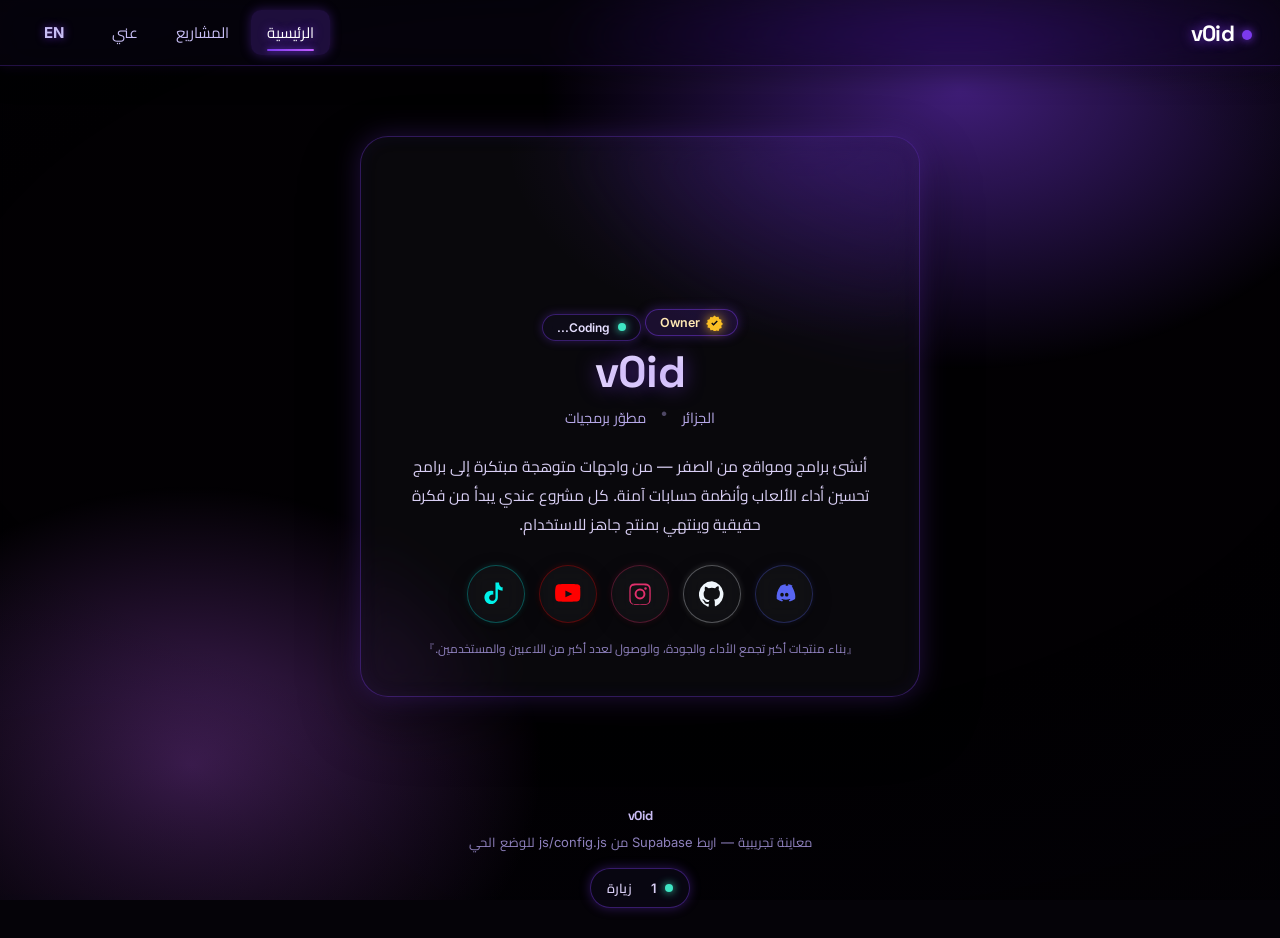
==== commit cff87b4e: "V2: floating audio widget (glass+glow, hover volume+mut), about image w/ size-align-fit, live status" ====
--- a/index.html
+++ b/index.html
@@ -16,6 +16,9 @@
 <script src="js/icons.js"></script>
 </head>
 <body class="lang-ar">
+
+<!-- ===== CUSTOM CURSOR TRAIL ===== -->
+<canvas id="cursorCanvas" aria-hidden="true"></canvas>
 
 <!-- ===== BACKGROUND MEDIA ENGINE ===== -->
 <div class="media-layer" id="mediaLayer"></div>
@@ -44,6 +47,9 @@
         <svg viewBox="0 0 24 24" fill="none" class="badge-ic"><path d="M12 2l2.4 2.4 3.3-.5 1 3.2 3.2 1-.5 3.3L24 14l-2.4 2.4.5 3.3-3.2 1-1 3.2-3.3-.5L12 25l-2.4-2.4-3.3.5-1-3.2-3.2-1 .5-3.3L0 14l2.4-2.4-.5-3.3 3.2-1 1-3.2 3.3.5z" fill="#fbbf24"/><path d="M10.6 16.6l-3.2-3.2 1.4-1.4 1.8 1.8 4.6-4.6 1.4 1.4z" fill="#0a0614"/></svg>
         <span id="ownerBadge">Owner</span>
       </div>
+      <div class="status-chip" id="statusChip" style="display:none">
+        <span class="sc-dot"></span><span id="statusText"></span>
+      </div>
       <h1 class="display-name" id="displayName">v0id</h1>
       <div class="meta-line" id="metaLine"></div>
       <p class="bio" id="bio"></p>
@@ -53,46 +59,9 @@
         <span class="pd"></span><span class="act" id="presenceText">offline</span>
       </div>
 
-      <!-- Social links -->
+<!-- Social links -->
       <div class="socials" id="socials"></div>
 
-<!-- Music player -->
-      <div class="musicbar" id="musicbar" style="display:none">
-        <div class="music-box" id="musicBox">
-          <div class="music-cover" id="musicCoverWrap" style="display:none"><img id="musicCover" alt=""></div>
-          <div class="music-side">
-            <button class="music-btn music-btn-small" id="musicPrev" title="Prev">
-              <svg viewBox="0 0 24 24"><path d="M6 6h2v12H6zm3.5 6 8.5 6V6z"/></svg>
-            </button>
-            <button class="music-btn" id="musicToggle" title="Music">
-              <svg viewBox="0 0 24 24"><path d="M8 5v14l11-7z"/></svg>
-            </button>
-            <button class="music-btn music-btn-small" id="musicNext" title="Next">
-              <svg viewBox="0 0 24 24"><path d="M16 6h2v12h-2zM6 18l8.5-6L6 6z"/></svg>
-            </button>
-          </div>
-          <div class="music-ctrl">
-            <div class="music-top">
-              <span class="music-track" id="musicTrack">v0id Music</span>
-              <span class="eq" id="musicEq" aria-hidden="true"><i></i><i></i><i></i></span>
-            </div>
-            <input type="range" id="musicSeek" min="0" max="100" value="0">
-            <div class="vol-row">
-              <span class="vl" id="musicTime">0:00</span>
-              <input type="range" id="musicVol" min="0" max="1" step="0.02" value="0.5">
-              <span class="vl" id="musicDur">0:00</span>
-            </div>
-          </div>
-        </div>
-      </div>
-
-      <!-- Floating volume control (always visible on the side) -->
-      <div class="float-vol" id="floatVol" style="display:none" title="Volume">
-        <div class="fv-icon" id="fvIcon">
-          <svg viewBox="0 0 24 24"><path d="M3 9v6h4l5 5V4L7 9H3zM16.5 12a4.5 4.5 0 0 0-2.5-4v8a4.5 4.5 0 0 0 2.5-4z"/></svg>
-        </div>
-        <div class="fv-slider"><input type="range" id="fvRange" min="0" max="1" step="0.02" value="0.5"></div>
-      </div>
       <p style="margin-top:14px; font-size:12px; color:#8e80bd" id="musicHint"></p>
     </div>
   </div>
@@ -111,15 +80,53 @@
 <section class="section" id="sec-about">
   <div class="wrap">
     <h2 class="sec-title" id="aboutTitle">Ø¹Ù†ÙŠ</h2>
+    <div class="about-hero" id="aboutHero" style="display:none">
+      <img id="aboutImg" alt="About">
+    </div>
     <div class="narrative" id="aboutNarrative"></div>
     <div class="about-grid" id="aboutGrid"></div>
   </div>
 </section>
 
+<!-- ===== PROJECT PREVIEW MODAL ===== -->
+<div class="modal-overlay" id="projModal" style="display:none" onclick="if(event.target===this)closeProjModal()">
+  <div class="modal-card">
+    <button class="modal-x" onclick="closeProjModal()" aria-label="close">✕</button>
+    <div class="modal-media" id="pmMedia"></div>
+    <h3 id="pmTitle"></h3>
+    <p class="modal-desc" id="pmDesc"></p>
+    <div class="ptags" id="pmTags"></div>
+    <div class="modal-links" id="pmLinks"></div>
+  </div>
+</div>
+
 <footer class="footer">
   <div class="font-display" style="font-weight:700; color:#cabdf5">v0id</div>
   <div id="footerNote" style="margin-top:6px"></div>
+  <div class="view-counter" id="viewCounter" style="display:none">
+    <span class="sc-dot"></span><span id="vcCount">0</span>&nbsp;<span id="vcLabel">زيارة</span>
+  </div>
 </footer>
+
+<!-- ===== PREVIEW BANNER ===== -->
+<div class="preview-banner" id="previewBanner" style="display:none">
+  <span>👁 وضع المعاينة — تغييرات غير محفوظة</span>
+  <button onclick="window.exitPreview()">إنهاء المعاينة</button>
+</div>
+
+<!-- ===== SINGLE FLOATING AUDIO WIDGET ===== -->
+<div class="audio-widget" id="audioWidget" style="display:none" title="v0id Music">
+  <span class="aw-eq" id="awEq" aria-hidden="true"><i></i><i></i><i></i></span>
+  <button class="aw-btn" id="awToggle" title="Music">
+    <svg viewBox="0 0 24 24"><path d="M8 5v14l11-7z"/></svg>
+  </button>
+  <div class="aw-panel" id="awPanel">
+    <button class="aw-mute" id="awMute" title="Mute">
+      <svg viewBox="0 0 24 24"><path d="M3 9v6h4l5 5V4L7 9H3zM16.5 12a4.5 4.5 0 0 0-2.5-4v8a4.5 4.5 0 0 0 2.5-4z"/></svg>
+    </button>
+    <div class="aw-slider"><input type="range" id="awVol" min="0" max="1" step="0.02" value="0.5"></div>
+  </div>
+</div>
 
 <script src="js/site.js"></script>
 </body>
--- a/css/style.css
+++ b/css/style.css
@@ -298,93 +298,78 @@
 .presence .act { max-width: 300px; overflow: hidden; text-overflow: ellipsis; white-space: nowrap; }
 
 /* ============================================================
-   MUSIC PLAYER
-   ============================================================ */
-.musicbar { max-width: 420px; margin: 24px auto 0; }
-.music-box {
-  display: flex; align-items: center; gap: 14px;
-  padding: 12px 18px;
-  background: rgba(20, 20, 24, 0.5);
-  border: 1px solid rgba(var(--accent-rgb), 0.35);
-  border-radius: 18px;
+   AUDIO WIDGET — single floating glass control
+   ============================================================ */
+.audio-widget {
+  position: fixed; inset-block-end: 26px; inset-inline-start: 22px;
+  display: flex; align-items: center; gap: 6px;
+  padding: 8px 10px;
+  background: rgba(16, 12, 30, 0.55);
+  border: 1px solid rgba(var(--accent-rgb), 0.4);
+  border-radius: 999px;
   backdrop-filter: blur(16px) saturate(140%);
   -webkit-backdrop-filter: blur(16px) saturate(140%);
-  box-shadow: 0 14px 40px rgba(0,0,0,0.4), 0 0 calc(18px * var(--glow)) rgba(var(--accent-rgb), 0.18);
-  transition: box-shadow 0.3s, border-color 0.3s;
-}
-.music-box.is-playing {
-  border-color: rgba(var(--accent-rgb), 0.6);
-  box-shadow: 0 0 calc(28px * var(--glow)) rgba(var(--accent-rgb), 0.4), 0 14px 40px rgba(0,0,0,0.4);
-}
-.music-btn {
+  box-shadow: 0 10px 30px rgba(0,0,0,0.45), 0 0 calc(22px * var(--glow)) rgba(var(--accent-rgb), 0.35);
+  z-index: 60;
+  transition: border-color 0.3s, box-shadow 0.3s;
+}
+.audio-widget.is-playing {
+  border-color: rgba(var(--accent-rgb), 0.75);
+  box-shadow: 0 10px 30px rgba(0,0,0,0.45), 0 0 calc(34px * var(--glow)) rgba(var(--accent-rgb), 0.6);
+}
+
+/* equalizer bars — animate while playing */
+.aw-eq { display: inline-flex; gap: 3px; align-items: flex-end; height: 16px; opacity: 0.5; padding-inline-start: 4px; }
+.aw-eq i {
+  width: 3px; border-radius: 99px;
+  background: linear-gradient(180deg, var(--accent), #c25cff);
+  height: 4px;
+}
+.aw-eq.playing i { animation: eqBounce 0.9s ease-in-out infinite; }
+.aw-eq.playing i:nth-child(2) { animation-delay: 0.2s; }
+.aw-eq.playing i:nth-child(3) { animation-delay: 0.4s; }
+@keyframes eqBounce { 0%,100% { height: 4px; } 50% { height: 16px; } }
+
+.aw-btn {
   flex-shrink: 0;
   width: 46px; height: 46px; border-radius: 50%;
   border: none; cursor: pointer;
   background: linear-gradient(135deg, var(--accent), #c25cff);
   color: #fff;
   display: inline-flex; align-items: center; justify-content: center;
-  box-shadow: 0 0 calc(20px * var(--glow)) rgba(var(--accent-rgb), 0.5);
+  box-shadow: 0 0 calc(20px * var(--glow)) rgba(var(--accent-rgb), 0.55);
   transition: transform 0.2s, box-shadow 0.3s;
 }
-.music-btn:hover { transform: scale(1.08); box-shadow: 0 0 calc(30px * var(--glow)) rgba(var(--accent-rgb), 0.75); }
-.music-btn svg { width: 20px; height: 20px; fill: currentColor; }
-.music-side { display: flex; align-items: center; gap: 8px; flex-shrink: 0; }
-.music-btn-small { width: 34px; height: 34px; background: rgba(var(--accent-rgb), 0.28); box-shadow: none; }
-.music-btn-small:hover { background: rgba(var(--accent-rgb), 0.45); }
-.music-btn-small svg { width: 16px; height: 16px; }
-.music-ctrl { flex: 1; min-width: 0; }
-.music-top { display: flex; align-items: center; gap: 8px; margin-bottom: 6px; }
-.music-track { font-size: 13px; color: #efeaff; font-weight: 600; flex: 1; white-space: nowrap; overflow: hidden; text-overflow: ellipsis; text-shadow: 0 0 12px rgba(var(--accent-rgb), 0.6); }
-.music-ctrl input[type=range] { width: 100%; accent-color: var(--accent); cursor: pointer; height: 4px; }
-.vol-row { display: flex; align-items: center; gap: 8px; margin-top: 8px; }
-.vol-row .vl { font-size: 11px; color: #8e80bd; width: 34px; }
-.vol-row input { flex: 1; accent-color: var(--accent); cursor: pointer; }
-
-/* equalizer bars — animate while playing */
-.eq { display: inline-flex; gap: 3px; align-items: flex-end; height: 14px; opacity: 0.55; }
-.eq i {
-  width: 3px; border-radius: 99px;
-  background: linear-gradient(180deg, var(--accent), #c25cff);
+.aw-btn:hover { transform: scale(1.08); box-shadow: 0 0 calc(30px * var(--glow)) rgba(var(--accent-rgb), 0.85); }
+.aw-btn svg { width: 20px; height: 20px; fill: currentColor; }
+
+/* expanding panel: mute icon + volume slider (slides in on hover/focus-in) */
+.aw-panel {
+  display: flex; align-items: center; gap: 8px;
+  width: 0; overflow: hidden;
+  transition: width 0.28s ease;
+}
+.audio-widget:hover .aw-panel,
+.audio-widget:focus-within .aw-panel,
+.audio-widget.open .aw-panel { width: 148px; }
+
+.aw-mute {
+  flex-shrink: 0; width: 32px; height: 32px; border-radius: 50%;
+  border: 1px solid rgba(var(--accent-rgb), 0.4);
+  background: rgba(var(--accent-rgb), 0.12);
+  color: var(--accent); cursor: pointer;
+  display: inline-flex; align-items: center; justify-content: center;
+  transition: transform 0.2s, background 0.2s, box-shadow 0.3s;
+}
+.aw-mute:hover { transform: scale(1.1); background: rgba(var(--accent-rgb), 0.28); box-shadow: 0 0 12px rgba(var(--accent-rgb), 0.4); }
+.aw-mute svg { width: 16px; height: 16px; fill: currentColor; }
+.aw-mute.muted { color: #ff5f6d; border-color: rgba(255, 95, 109, 0.45); }
+
+.aw-slider { display: flex; align-items: center; }
+.aw-slider input[type=range] {
+  width: 106px; accent-color: var(--accent); cursor: pointer;
   height: 4px;
 }
-.eq.playing i { animation: eqBounce 0.9s ease-in-out infinite; }
-.eq.playing i:nth-child(2) { animation-delay: 0.2s; }
-.eq.playing i:nth-child(3) { animation-delay: 0.4s; }
-@keyframes eqBounce {
-  0%,100% { height: 4px; }
-  50% { height: 14px; }
-}
-
-/* music cover thumbnail */
-.music-cover { flex-shrink: 0; width: 52px; height: 52px; border-radius: 14px; overflow: hidden; border: 1px solid rgba(var(--accent-rgb), 0.35); }
-.music-cover img { width: 100%; height: 100%; object-fit: cover; display: block; }
-
-/* player styles */
-.music-box.pstyle-bg     { background: rgba(16, 10, 34, 0.45); backdrop-filter: none; border-color: rgba(var(--accent-rgb), 0.18); }
-.music-box.pstyle-glass  { background: rgba(255, 255, 255, 0.06); backdrop-filter: blur(18px); -webkit-backdrop-filter: blur(18px); border-color: rgba(255,255,255,0.16); }
-.music-box.pstyle-glow   { background: linear-gradient(135deg, rgba(var(--accent-rgb), 0.35), rgba(194, 92, 255, 0.12)); border-color: rgba(var(--accent-rgb), 0.55); box-shadow: 0 0 30px rgba(var(--accent-rgb), 0.35); }
-.music-box.pstyle-image  { position: relative; border: 1px solid rgba(var(--accent-rgb), 0.4); overflow: hidden; }
-.music-box.pstyle-image::before { content: ""; position: absolute; inset: 0; background: var(--pbg, none) center/cover no-repeat; backdrop-filter: blur(var(--pblur, 0px)); -webkit-backdrop-filter: blur(var(--pblur, 0px)); z-index: -1; }
-
-/* floating volume control (side) */
-.float-vol {
-  position: fixed; inset-inline-end: 22px; bottom: 26px;
-  display: flex; align-items: center; gap: 8px;
-  background: rgba(12, 8, 26, 0.75);
-  border: 1px solid rgba(var(--accent-rgb), 0.35);
-  border-radius: 30px;
-  padding: 10px 12px;
-  backdrop-filter: blur(14px);
-  -webkit-backdrop-filter: blur(14px);
-  box-shadow: 0 0 calc(24px * var(--glow)) rgba(var(--accent-rgb), 0.35);
-  z-index: 50;
-  transition: width 0.25s;
-}
-.float-vol .fv-icon { display: inline-flex; color: var(--accent); }
-.float-vol .fv-icon svg { width: 20px; height: 20px; fill: currentColor; }
-.float-vol .fv-slider { width: 0; overflow: hidden; transition: width 0.25s; }
-.float-vol:hover .fv-slider, .float-vol.expanded .fv-slider { width: 118px; }
-.float-vol .fv-slider input { width: 106px; accent-color: var(--accent); cursor: pointer; }
 
 /* ============================================================
    PROJECTS
@@ -523,4 +508,127 @@
 ::-webkit-scrollbar { width: 9px; }
 ::-webkit-scrollbar-track { background: #0d0a1a; }
 ::-webkit-scrollbar-thumb { background: rgba(var(--accent-rgb), 0.4); border-radius: 99px; }
-::-webkit-scrollbar-thumb:hover { background: rgba(var(--accent-rgb), 0.7); }+::-webkit-scrollbar-thumb:hover { background: rgba(var(--accent-rgb), 0.7); }
+
+/* ============================================================
+   NEW INTERACTIVE ELEMENTS
+   ============================================================ */
+
+/* custom cursor glow trail canvas */
+#cursorCanvas {
+  position: fixed; inset: 0;
+  width: 100vw; height: 100vh;
+  pointer-events: none; z-index: 9999;
+}
+
+/* live status chip */
+.status-chip {
+  display: inline-flex; align-items: center; gap: 8px;
+  background: rgba(16, 12, 30, 0.6);
+  border: 1px solid rgba(var(--accent-rgb), 0.4);
+  color: #e6dfff; font-size: 12px; font-weight: 600;
+  padding: 5px 14px; border-radius: 999px;
+  margin: -4px 0 6px;
+  backdrop-filter: blur(12px);
+  box-shadow: 0 0 calc(14px * var(--glow)) rgba(var(--accent-rgb), 0.3);
+}
+.sc-dot {
+  width: 8px; height: 8px; border-radius: 50%;
+  background: #3ee6c3;
+  box-shadow: 0 0 8px #3ee6c3;
+  animation: scPulse 1.6s ease-in-out infinite;
+}
+@keyframes scPulse { 0%,100% { opacity: 1; } 50% { opacity: 0.35; } }
+
+/* about hero image (glass) */
+.about-hero { margin-bottom: 26px; }
+.about-hero img {
+  border-radius: 20px;
+  border: 1px solid rgba(var(--accent-rgb), 0.4);
+  box-shadow: 0 18px 46px rgba(0,0,0,0.5), 0 0 calc(26px * var(--glow)) rgba(var(--accent-rgb), 0.35);
+  display: block; object-fit: cover; max-width: 100%;
+  backdrop-filter: blur(12px);
+  transition: box-shadow 0.3s, transform 0.3s;
+}
+.about-hero img:hover { transform: translateY(-3px); box-shadow: 0 22px 52px rgba(0,0,0,0.55), 0 0 calc(36px * var(--glow)) rgba(var(--accent-rgb), 0.55); }
+
+/* project preview modal (glass) */
+.modal-overlay {
+  position: fixed; inset: 0;
+  background: rgba(0,0,0,0.6);
+  backdrop-filter: blur(10px);
+  -webkit-backdrop-filter: blur(10px);
+  display: flex; align-items: center; justify-content: center;
+  padding: 20px; z-index: 120;
+  animation: fadeIn 0.2s ease;
+}
+@keyframes fadeIn { from { opacity: 0; } to { opacity: 1; } }
+.modal-card {
+  position: relative;
+  width: min(560px, 100%);
+  max-height: 85vh; overflow-y: auto;
+  background: rgba(20, 20, 24, 0.55);
+  border: 1px solid rgba(var(--accent-rgb), 0.45);
+  border-radius: 22px;
+  padding: 26px;
+  backdrop-filter: blur(20px) saturate(140%);
+  -webkit-backdrop-filter: blur(20px) saturate(140%);
+  box-shadow: 0 0 calc(40px * var(--glow)) rgba(var(--accent-rgb), 0.4), 0 30px 60px rgba(0,0,0,0.6);
+  animation: popIn 0.25s ease;
+}
+@keyframes popIn { from { transform: scale(0.92) translateY(8px); opacity: 0; } to { transform: scale(1); opacity: 1; } }
+.modal-card h3 {
+  font-size: 22px; font-weight: 800; margin: 14px 0 8px;
+  background: linear-gradient(90deg, var(--accent), #fff);
+  -webkit-background-clip: text; background-clip: text; color: transparent;
+}
+.modal-desc { color: #cfc3ee; font-size: 14.5px; line-height: 1.9; white-space: pre-line; }
+.modal-media { display: flex; justify-content: center; }
+.modal-media img, .modal-media video {
+  max-width: 100%; max-height: 300px;
+  border-radius: 16px; border: 1px solid rgba(var(--accent-rgb), 0.35);
+  box-shadow: 0 0 calc(20px * var(--glow)) rgba(var(--accent-rgb), 0.3);
+}
+.modal-links { display: flex; flex-wrap: wrap; gap: 10px; margin-top: 18px; }
+.modal-x {
+  position: absolute; top: 12px; inset-inline-end: 12px;
+  width: 32px; height: 32px; border-radius: 50%;
+  border: 1px solid rgba(var(--accent-rgb), 0.4);
+  background: rgba(var(--accent-rgb), 0.12);
+  color: var(--accent); font-size: 14px; cursor: pointer;
+  transition: transform 0.2s, box-shadow 0.3s, background 0.2s;
+}
+.modal-x:hover { transform: scale(1.12); background: rgba(var(--accent-rgb), 0.3); box-shadow: 0 0 14px rgba(var(--accent-rgb), 0.5); }
+
+/* view counter */
+.view-counter {
+  display: inline-flex; align-items: center; gap: 8px;
+  margin-top: 14px;
+  padding: 7px 16px; border-radius: 999px;
+  background: rgba(16, 12, 30, 0.55);
+  border: 1px solid rgba(var(--accent-rgb), 0.4);
+  color: #d9cff5; font-size: 13px; font-weight: 600;
+  backdrop-filter: blur(12px);
+  box-shadow: 0 0 calc(16px * var(--glow)) rgba(var(--accent-rgb), 0.35);
+}
+
+/* preview banner */
+.preview-banner {
+  position: fixed; top: 14px; left: 50%; transform: translateX(-50%);
+  z-index: 200;
+  display: flex; align-items: center; gap: 12px;
+  background: rgba(16, 12, 30, 0.85);
+  border: 1px solid #3ee6c3;
+  border-radius: 999px; padding: 8px 16px;
+  box-shadow: 0 0 24px rgba(62, 230, 195, 0.5);
+  font-size: 13px; color: #eafff8; backdrop-filter: blur(12px);
+}
+.preview-banner button {
+  border: 1px solid #3ee6c3; background: rgba(62,230,195,0.15);
+  color: #eafff8; font-size: 12.5px; padding: 4px 12px;
+  border-radius: 999px; cursor: pointer;
+}
+.preview-banner button:hover { background: rgba(62,230,195,0.35); }
+
+/* tech tag colors */
+.project .ptag { border-color: rgba(var(--tcr, 255,255,255), 0.4); color: rgb(var(--tcr, 220, 210, 255)); box-shadow: 0 0 calc(10px * var(--glow)) rgba(var(--tcr, 255,255,255), 0.25); }
